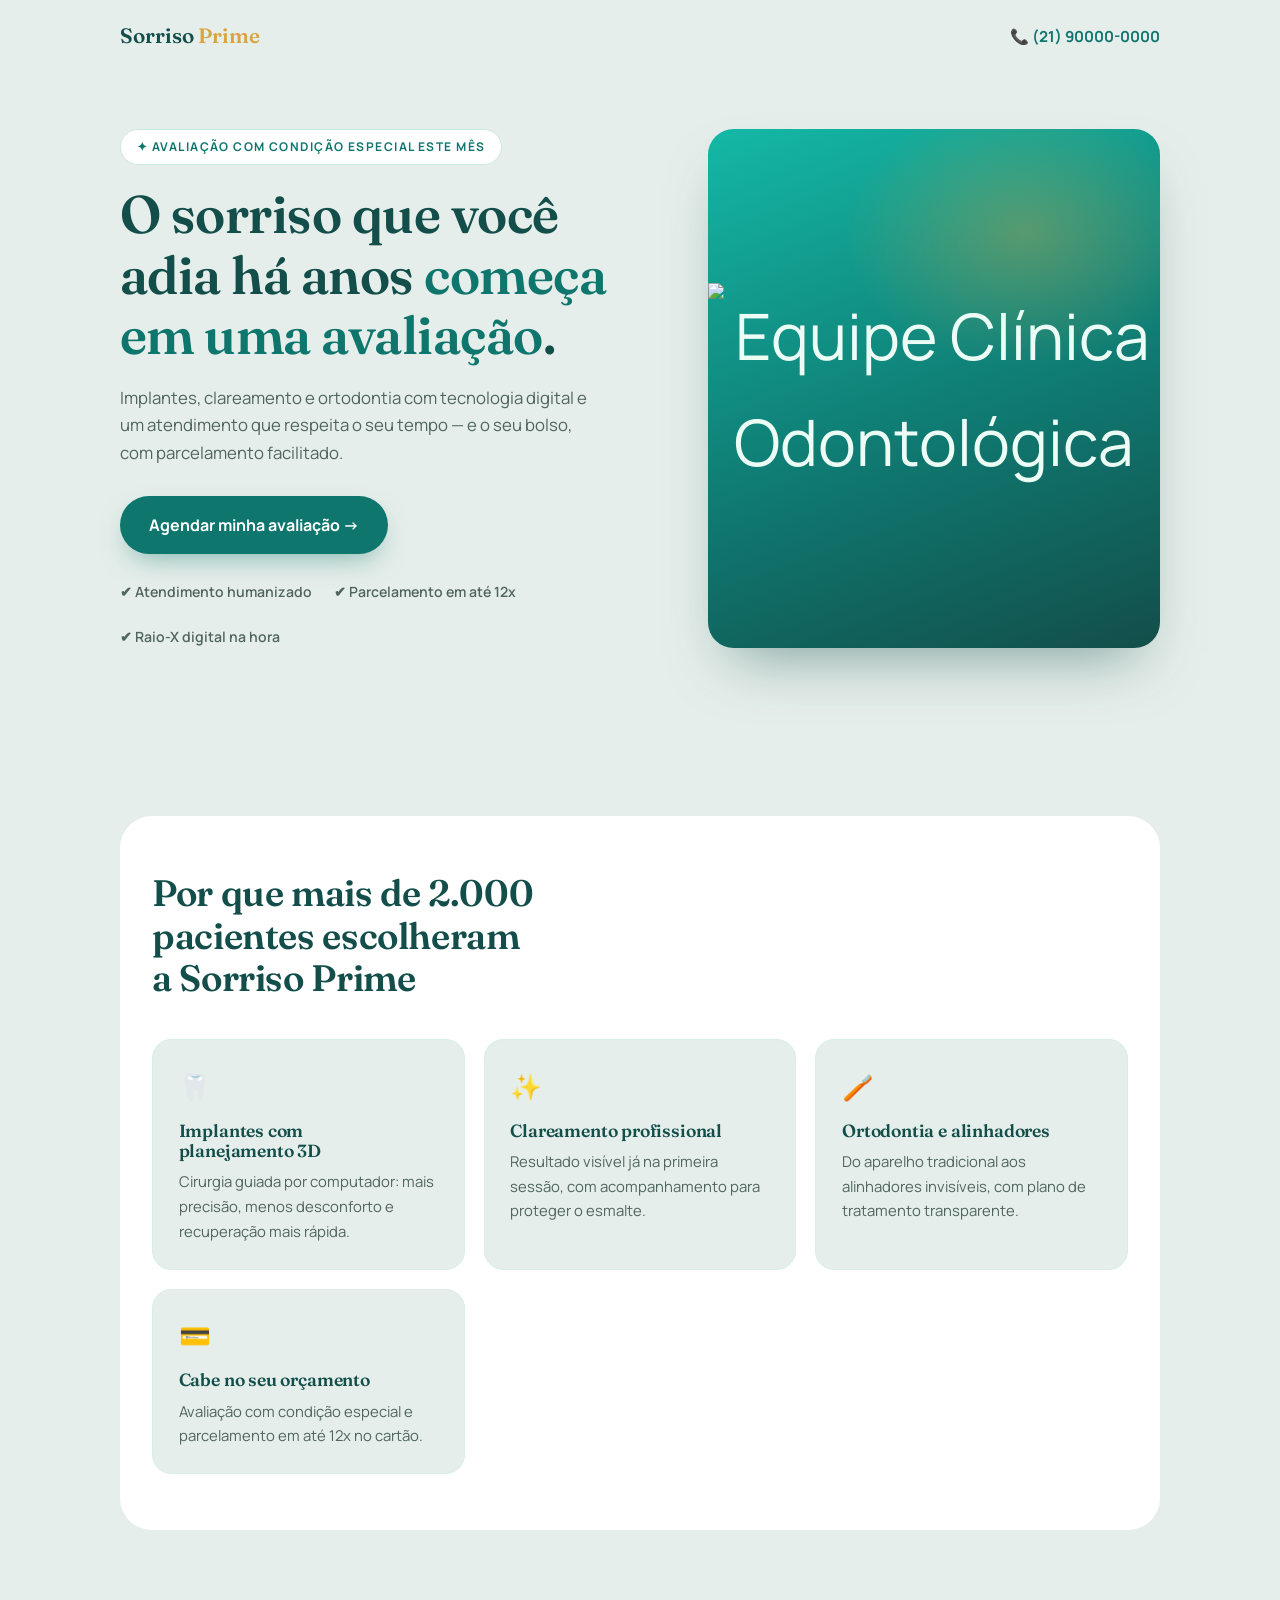
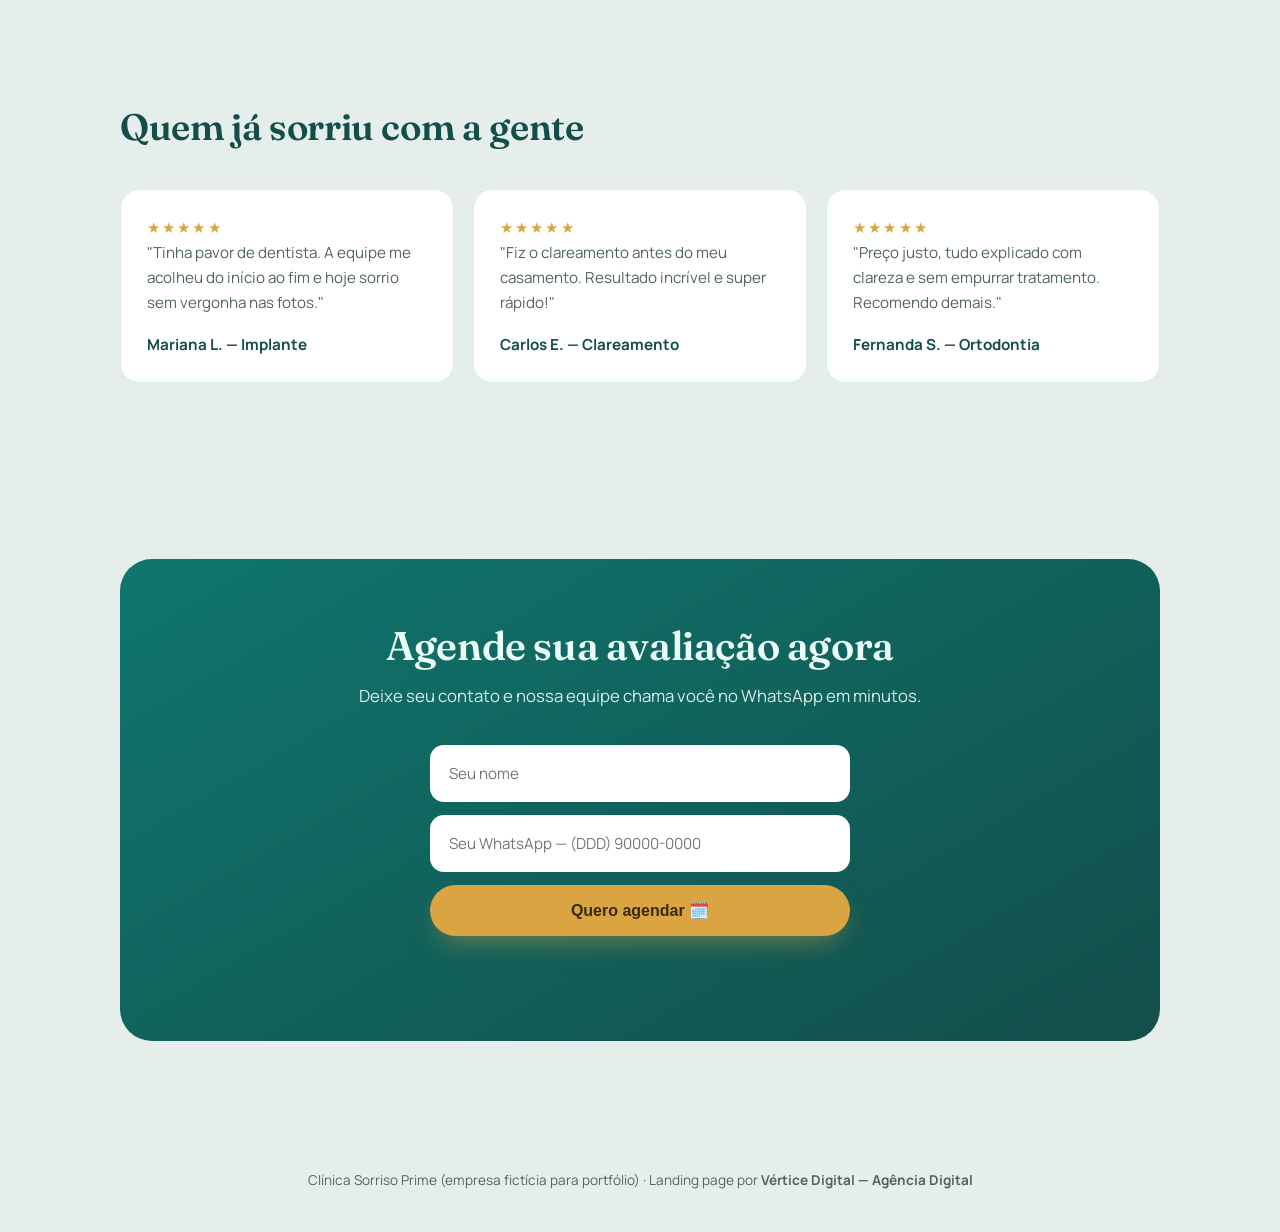
==== clinica-sorriso-prime.html @ 57ccea9b "Add files via upload" ====
<!DOCTYPE html>
<html lang="pt-BR">
<head>
<meta charset="UTF-8" />
<meta name="viewport" content="width=device-width, initial-scale=1.0" />
<title>Clínica Sorriso Prime — Avaliação Odontológica</title>
<meta name="description" content="Agende sua avaliação na Clínica Sorriso Prime. Implantes, clareamento e ortodontia com atendimento humanizado." />

<!--
  LANDING PAGE FICTÍCIA #1 — CLÍNICA ODONTOLÓGICA
  ================================================
  Por que odontologia? Clínicas (odonto, estética, fisioterapia) são
  um dos nichos que MAIS contratam landing pages no Brasil: ticket
  alto, agenda para preencher e concorrência local forte. Uma página
  focada em "agendar avaliação" conversa direto com anúncios no
  Google ("dentista perto de mim") e no Instagram.

  Este arquivo é AUTOCONTIDO: HTML + CSS + JS num arquivo só, para
  ser fácil de copiar e adaptar para um cliente real. Basta trocar
  textos, cores (em :root) e o número do WhatsApp.
-->

<link rel="preconnect" href="https://fonts.googleapis.com" />
<link rel="preconnect" href="https://fonts.gstatic.com" crossorigin />
<link href="https://fonts.googleapis.com/css2?family=Fraunces:opsz,wght@9..144,500;9..144,600&family=Manrope:wght@400;600;700&display=swap" rel="stylesheet" />

<style>
  /* ---------- CORES E FONTES DA CLÍNICA ---------- */
  :root{
    --verde: #0F766E;        /* verde-petróleo: saúde + confiança */
    --verde-escuro: #134E4A;
    --menta: #e5eeea;        /* fundo claro */
    --areia: #FFFFFF;
    --ink: #1C2B2A;
    --muted: #51655F;
    --dourado: #D9A441;      /* detalhe premium */
    --ease: cubic-bezier(.32,.72,0,1);
  }
  *,*::before,*::after{ box-sizing:border-box; margin:0; padding:0; }
  body{
    font-family:"Manrope",sans-serif; color:var(--ink);
    background:var(--menta); line-height:1.65; font-size:1.05rem;
    -webkit-font-smoothing:antialiased;
  }
  h1,h2,h3{ font-family:"Fraunces",serif; font-weight:600; letter-spacing:-.01em; line-height:1.15; text-wrap:balance; }
  img{ max-width:100%; display:block; }
  a{ text-decoration:none; color:inherit; }
  .wrap{ width:min(100% - 2.5rem, 1040px); margin-inline:auto; }
  section{ padding-block:5.5rem; }

  .btn{
    display:inline-flex; align-items:center; gap:.6rem;
    background:var(--verde); color:#fff; font-weight:700;
    padding:1rem 1.8rem; border-radius:999px; border:none; cursor:pointer;
    font-size:1rem; box-shadow:0 12px 28px -10px rgba(15,118,110,.5);
    transition:transform .5s var(--ease), box-shadow .5s var(--ease);
  }
  .btn:hover{ transform:translateY(-2px); box-shadow:0 18px 34px -10px rgba(15,118,110,.55); }
  .btn:active{ transform:scale(.98); }

  /* ---------- TOPO ---------- */
  header{
    display:flex; justify-content:space-between; align-items:center;
    padding:1.2rem 0;
  }
  .logo{ font-family:"Fraunces",serif; font-size:1.3rem; font-weight:600; color:var(--verde-escuro); }
  .logo span{ color:var(--dourado); }
  header a.tel{ font-weight:700; color:var(--verde); font-size:.95rem; }

  /* ---------- HERO ---------- */
  .hero{ padding-block:3.5rem 5rem; }
  .hero-grid{ display:grid; grid-template-columns:1.1fr .9fr; gap:3rem; align-items:center; }
  .selo{
    display:inline-block; background:#fff; color:var(--verde);
    font-size:.75rem; font-weight:700; letter-spacing:.12em; text-transform:uppercase;
    padding:.45rem 1rem; border-radius:999px; border:1px solid #CBE8E0;
    margin-bottom:1.2rem;
  }
  .hero h1{ font-size:clamp(2.1rem, 4.6vw, 3.3rem); color:var(--verde-escuro); }
  .hero h1 em{ font-style:normal; color:var(--verde); }
  .hero p{ color:var(--muted); margin-top:1.1rem; max-width:480px; }
  .hero .btn{ margin-top:1.8rem; }
  .garantias{ display:flex; gap:1.4rem; flex-wrap:wrap; margin-top:1.6rem; color:var(--muted); font-size:.88rem; font-weight:600; }
  .garantias li{ list-style:none; display:flex; gap:.4rem; align-items:center; }

  /* Foto ilustrativa */
  .hero-foto{
    border-radius:1.6rem; aspect-ratio:4/4.6;
    background:
      radial-gradient(300px 220px at 70% 20%, rgba(217,164,65,.35), transparent 60%),
      linear-gradient(160deg, #14B8A6, #0F766E 60%, #134E4A);
    display:grid; place-content:center; color:#ECFDF5; text-align:center;
    font-size:4rem; box-shadow:0 30px 60px -25px rgba(19,78,74,.5);
  }
  .hero-foto small{ font-size:.8rem; font-family:"Manrope",sans-serif; opacity:.85; }

  /* ---------- BENEFÍCIOS ---------- */
  .beneficios{ background:var(--areia); border-radius:2rem; }
  .beneficios h2{ font-size:clamp(1.7rem,3.4vw,2.3rem); color:var(--verde-escuro); max-width:520px; }
  .cards{ display:grid; grid-template-columns:repeat(auto-fit,minmax(240px,1fr)); gap:1.2rem; margin-top:2.5rem; }
  .cardb{
    background:var(--menta); border:1px solid #D7EFE7; border-radius:1.2rem;
    padding:1.6rem; transition:transform .5s var(--ease);
  }
  .cardb:hover{ transform:translateY(-4px); }
  .cardb .ico{ font-size:1.6rem; }
  .cardb h3{ font-size:1.1rem; margin-top:.8rem; color:var(--verde-escuro); }
  .cardb p{ color:var(--muted); font-size:.93rem; margin-top:.5rem; }

  /* ---------- DEPOIMENTOS ---------- */
  .depo-grid{ display:grid; grid-template-columns:repeat(auto-fit,minmax(260px,1fr)); gap:1.2rem; margin-top:2.5rem; }
  .depo{
    background:#fff; border-radius:1.2rem; padding:1.6rem;
    border:1px solid #D7EFE7; font-size:.95rem; color:var(--muted);
  }
  .depo strong{ display:block; margin-top:1rem; color:var(--verde-escuro); }
  .estrelas{ color:var(--dourado); letter-spacing:.15em; }

  /* ---------- CHAMADA FINAL + FORM ---------- */
  .cta-final{
    background:linear-gradient(150deg, var(--verde) 0%, var(--verde-escuro) 100%);
    border-radius:2rem; color:#ECFDF5; text-align:center;
    padding:4rem 1.5rem;
  }
  .cta-final h2{ font-size:clamp(1.8rem,3.6vw,2.5rem); }
  .cta-final p{ opacity:.9; margin-top:.8rem; }
  form{
    margin:2.2rem auto 0; max-width:420px; display:grid; gap:.8rem; text-align:left;
  }
  form input{
    padding:1rem 1.2rem; border-radius:14px; border:none; font:inherit; font-size:.95rem;
  }
  form .btn{ justify-content:center; background:var(--dourado); color:#3A2A0A; box-shadow:0 12px 28px -10px rgba(217,164,65,.55); }
  .form-status{ font-size:.85rem; min-height:1.2em; text-align:center; }

  footer{ text-align:center; padding:2.5rem 1rem; color:var(--muted); font-size:.85rem; }

  /* ---------- ANIMAÇÃO DE ENTRADA ---------- */
  .rvl{ opacity:0; transform:translateY(28px); }
  .rvl.on{ opacity:1; transform:none; transition:opacity .8s var(--ease), transform .8s var(--ease); }
  @media (prefers-reduced-motion: reduce){ .rvl{ opacity:1; transform:none; } }

  /* ---------- CELULAR ---------- */
  @media (max-width:820px){
    section{ padding-block:3.8rem; }
    .hero-grid{ grid-template-columns:1fr; }
    .hero-foto{ aspect-ratio:16/10; }
  }
</style>
</head>
<body>

<div class="wrap">
  <header>
    <div class="logo">Sorriso <span>Prime</span></div>
    <a class="tel" href="https://wa.me/5521900000000" target="_blank" rel="noopener">📞 (21) 90000-0000</a>
  </header>
</div>

<!-- HERO -->
<section class="hero wrap">
  <div class="hero-grid">
    <div class="rvl">
      <span class="selo">✦ Avaliação com condição especial este mês</span>
      <h1>O sorriso que você adia há anos <em>começa em uma avaliação</em>.</h1>
      <p>Implantes, clareamento e ortodontia com tecnologia digital e um atendimento que respeita o seu tempo — e o seu bolso, com parcelamento facilitado.</p>
      <a class="btn" href="https://wa.me/5521900000000?text=Ol%C3%A1!%20Quero%20agendar%20minha%20avalia%C3%A7%C3%A3o%20na%20Sorriso%20Prime." target="_blank" rel="noopener">Agendar minha avaliação →</a>
      <ul class="garantias">
        <li>✔ Atendimento humanizado</li>
        <li>✔ Parcelamento em até 12x</li>
        <li>✔ Raio-X digital na hora</li>
      </ul>
    </div>
    
    <!-- IMAGEM INSERIDA AQUI -->
    <img src="https://images.unsplash.com/photo-1606811841689-23dfddce3e95?auto=format&fit=crop&w=800&q=80" alt="Equipe Clínica Odontológica" class="hero-foto rvl" style="padding:0; object-fit:cover; display:block; width:100%; height:100%;">
  </div>
</section>

<!-- BENEFÍCIOS -->
<section class="wrap">
  <div class="beneficios" style="padding:3.5rem 2rem;">
    <h2 class="rvl">Por que mais de 2.000 pacientes escolheram a Sorriso Prime</h2>
    <div class="cards">
      <div class="cardb rvl"><span class="ico">🦷</span><h3>Implantes com planejamento 3D</h3><p>Cirurgia guiada por computador: mais precisão, menos desconforto e recuperação mais rápida.</p></div>
      <div class="cardb rvl"><span class="ico">✨</span><h3>Clareamento profissional</h3><p>Resultado visível já na primeira sessão, com acompanhamento para proteger o esmalte.</p></div>
      <div class="cardb rvl"><span class="ico">🪥</span><h3>Ortodontia e alinhadores</h3><p>Do aparelho tradicional aos alinhadores invisíveis, com plano de tratamento transparente.</p></div>
      <div class="cardb rvl"><span class="ico">💳</span><h3>Cabe no seu orçamento</h3><p>Avaliação com condição especial e parcelamento em até 12x no cartão.</p></div>
    </div>
  </div>
</section>

<!-- PROVA SOCIAL -->
<section class="wrap">
  <h2 class="rvl" style="color:var(--verde-escuro); font-size:clamp(1.7rem,3.4vw,2.3rem);">Quem já sorriu com a gente</h2>
  <div class="depo-grid">
    <div class="depo rvl"><span class="estrelas">★★★★★</span><p>"Tinha pavor de dentista. A equipe me acolheu do início ao fim e hoje sorrio sem vergonha nas fotos."</p><strong>Mariana L. — Implante</strong></div>
    <div class="depo rvl"><span class="estrelas">★★★★★</span><p>"Fiz o clareamento antes do meu casamento. Resultado incrível e super rápido!"</p><strong>Carlos E. — Clareamento</strong></div>
    <div class="depo rvl"><span class="estrelas">★★★★★</span><p>"Preço justo, tudo explicado com clareza e sem empurrar tratamento. Recomendo demais."</p><strong>Fernanda S. — Ortodontia</strong></div>
  </div>
</section>

<!-- CHAMADA FINAL -->
<section class="wrap">
  <div class="cta-final rvl">
    <h2>Agende sua avaliação agora</h2>
    <p>Deixe seu contato e nossa equipe chama você no WhatsApp em minutos.</p>
    <form id="formClinica" novalidate>
      <input type="text" id="c-nome" placeholder="Seu nome" required />
      <input type="tel" id="c-zap" placeholder="Seu WhatsApp — (DDD) 90000-0000" required />
      <button class="btn" type="submit">Quero agendar 🗓️</button>
      <p class="form-status" id="cStatus"></p>
    </form>
  </div>
</section>

<footer>
  Clínica Sorriso Prime (empresa fictícia para portfólio) · Landing page por <strong>Vértice Digital — Agência Digital</strong>
</footer>

<script>
  /* Formulário → abre o WhatsApp da clínica com os dados preenchidos */
  document.getElementById('formClinica').addEventListener('submit', function (e) {
    e.preventDefault();
    const nome = document.getElementById('c-nome').value.trim();
    const zap  = document.getElementById('c-zap').value.trim();
    const status = document.getElementById('cStatus');
    if (!nome || !zap) { status.textContent = 'Preencha nome e WhatsApp 🙂'; return; }
    status.textContent = 'Abrindo o WhatsApp... ✅';
    const texto = `Olá! Quero agendar uma avaliação.%0A*Nome:* ${encodeURIComponent(nome)}%0A*WhatsApp:* ${encodeURIComponent(zap)}`;
    window.open(`https://wa.me/5521900000000?text=${texto}`, '_blank');
    this.reset();
  });

  /* Animação de entrada ao rolar */
  const els = document.querySelectorAll('.rvl');
  if ('IntersectionObserver' in window) {
    const io = new IntersectionObserver((entries) => {
      entries.forEach((en, i) => {
        if (en.isIntersecting) {
          setTimeout(() => en.target.classList.add('on'), i * 80);
          io.unobserve(en.target);
        }
      });
    }, { threshold: 0.15 });
    els.forEach((el) => io.observe(el));
  } else {
    els.forEach((el) => el.classList.add('on'));
  }
</script>
</body>
</html>
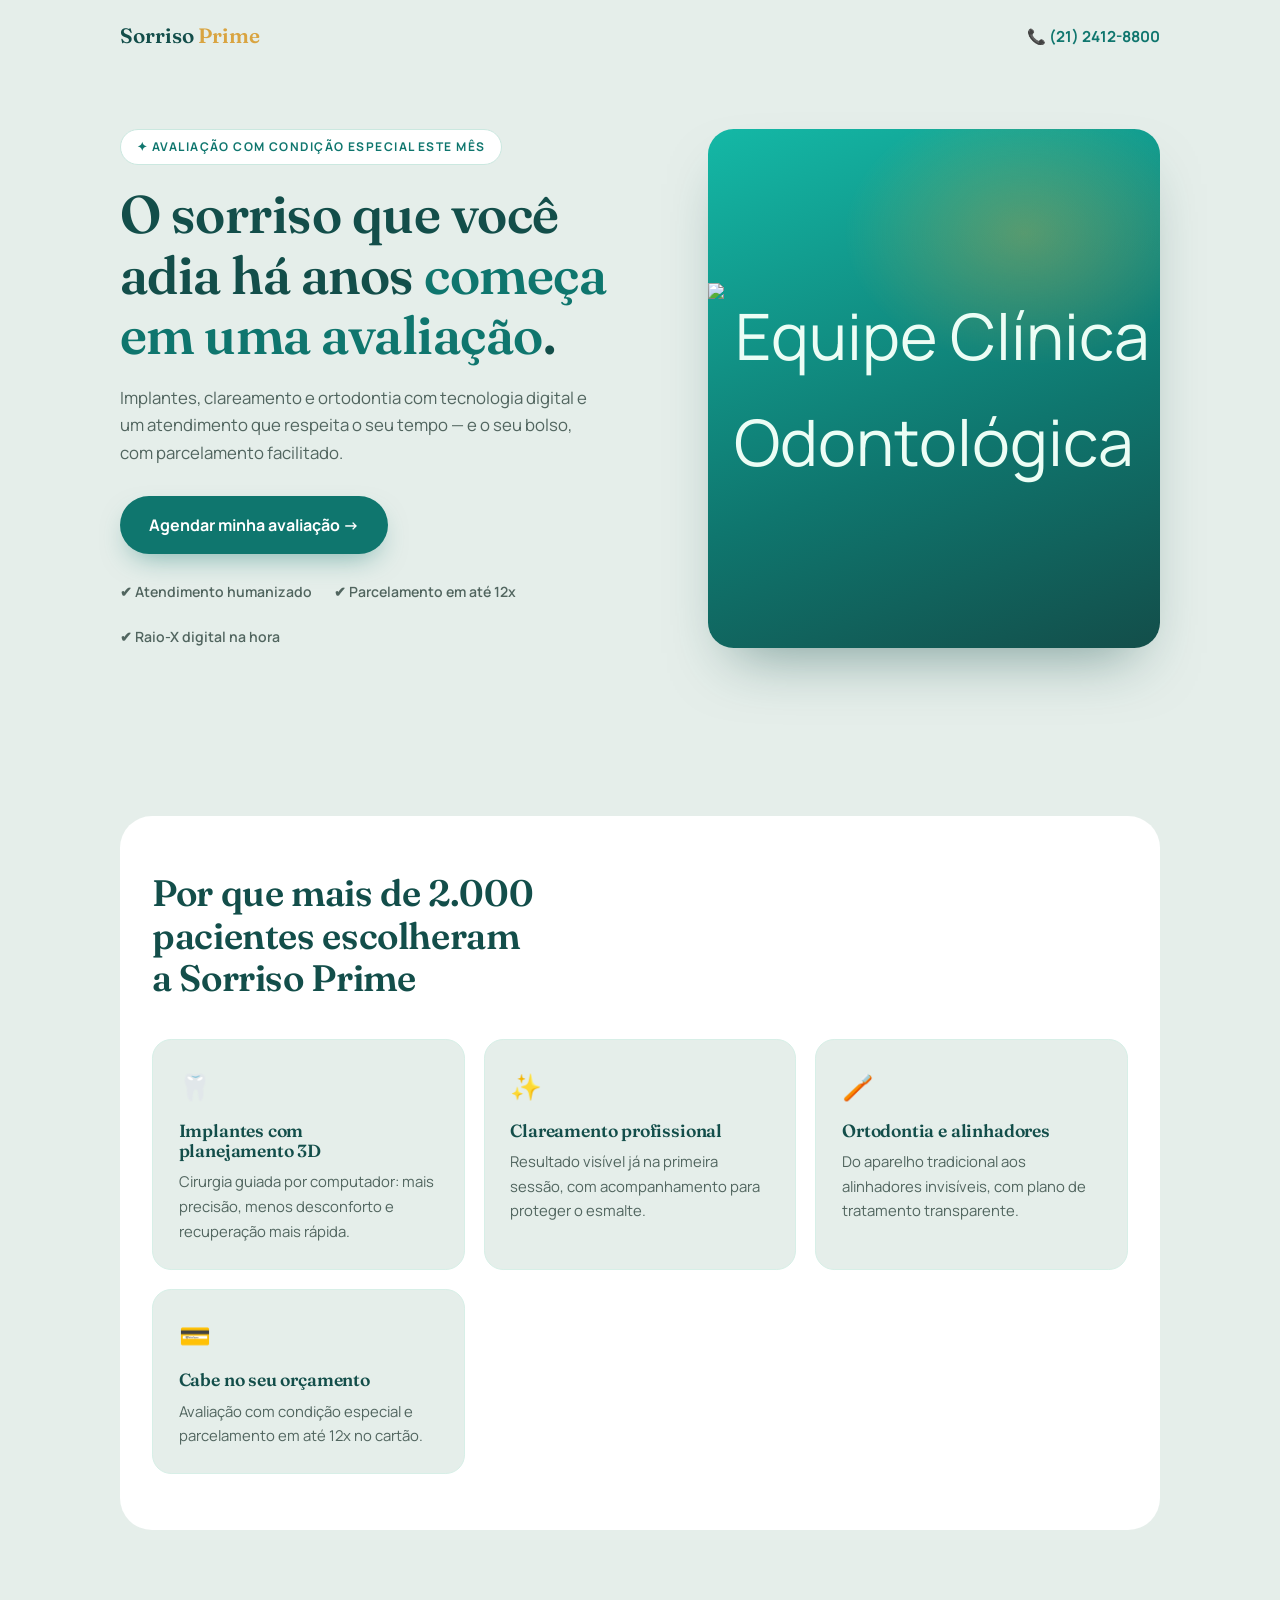
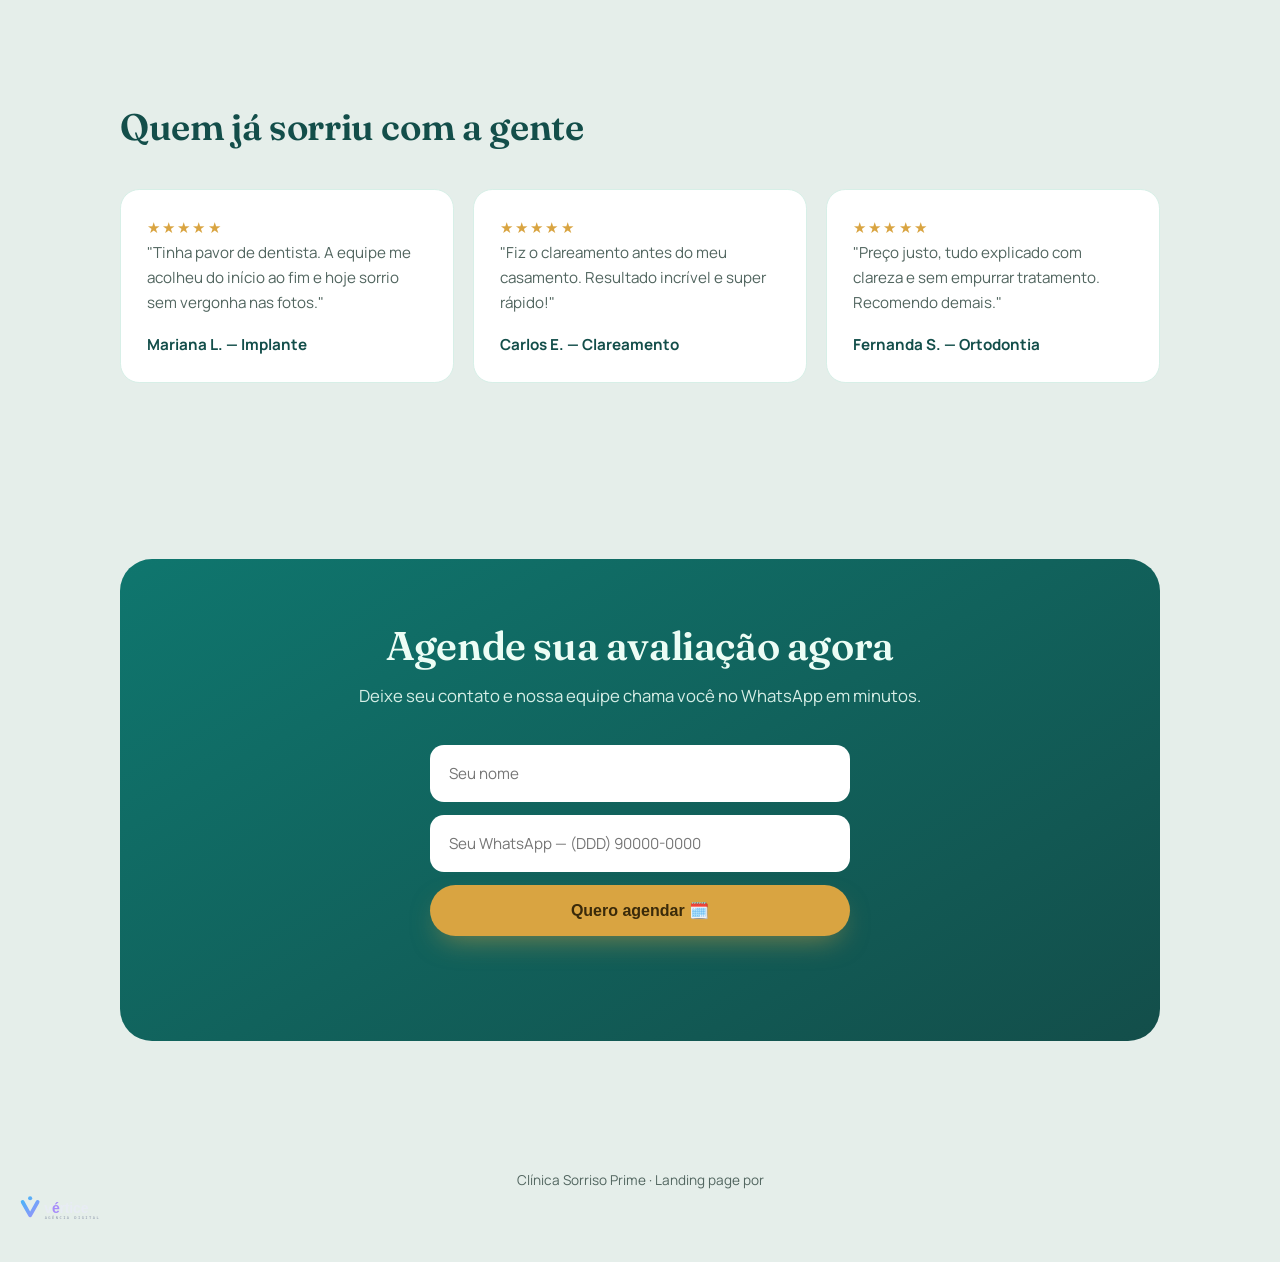
==== commit cc2e985b: "Change contact number and update footer link Updated contact phone number and footer attribution." ====
--- a/clinica-sorriso-prime.html
+++ b/clinica-sorriso-prime.html
@@ -153,7 +153,7 @@
 <div class="wrap">
   <header>
     <div class="logo">Sorriso <span>Prime</span></div>
-    <a class="tel" href="https://wa.me/5521900000000" target="_blank" rel="noopener">📞 (21) 90000-0000</a>
+    <a class="tel" href="https://wa.me/5521900000000" target="_blank" rel="noopener">📞 (21) 2412-8800</a>
   </header>
 </div>
 
@@ -215,7 +215,9 @@
 </section>
 
 <footer>
-  Clínica Sorriso Prime (empresa fictícia para portfólio) · Landing page por <strong>Vértice Digital — Agência Digital</strong>
+  Clínica Sorriso Prime · Landing page por <a href="https://vmvsaint.github.io/Meu-site/" target="_blank">
+    <img src="logo-completo.svg" alt="Vértice Digital" height="30" style="vertical-align: middle;">
+  </a>
 </footer>
 
 <script>
@@ -249,4 +251,4 @@
   }
 </script>
 </body>
-</html>+</html>
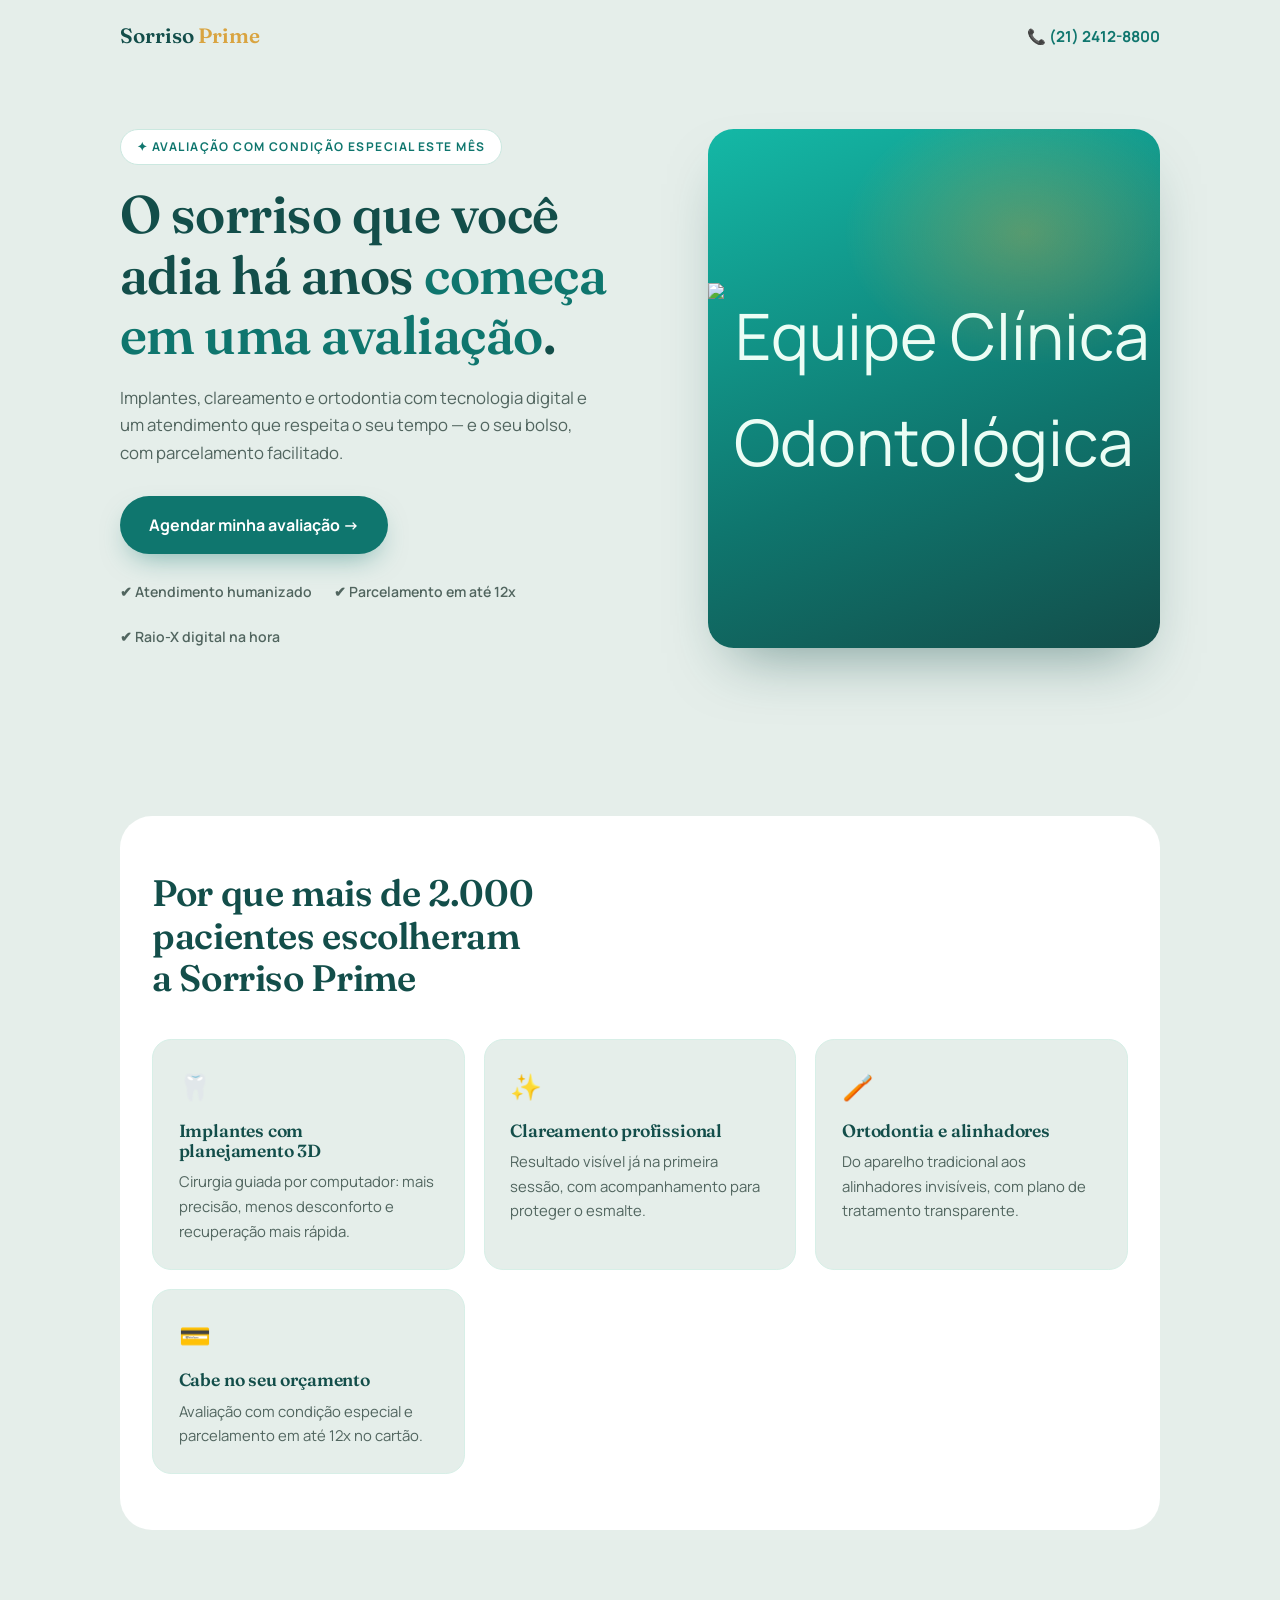
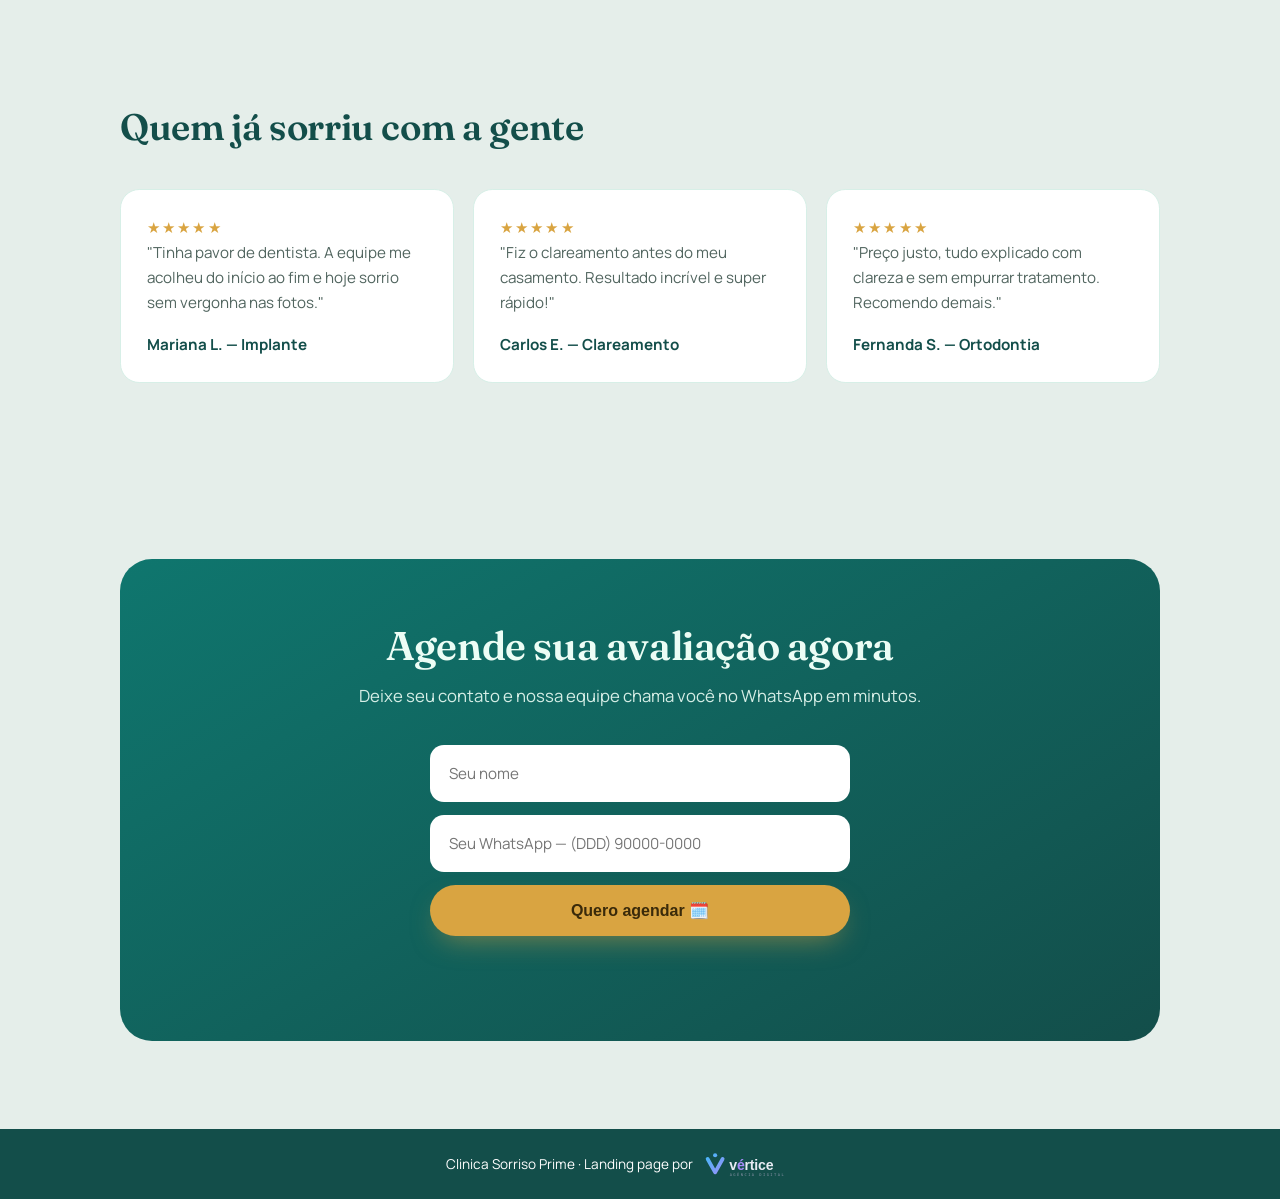
==== commit 9161d6b7: "Revamp footer layout and styling Updated footer style and structure for better alignment and aesthet" ====
--- a/clinica-sorriso-prime.html
+++ b/clinica-sorriso-prime.html
@@ -214,9 +214,10 @@
   </div>
 </section>
 
-<footer>
-  Clínica Sorriso Prime · Landing page por <a href="https://vmvsaint.github.io/Meu-site/" target="_blank">
-    <img src="logo-completo.svg" alt="Vértice Digital" height="30" style="vertical-align: middle;">
+<footer style="display: flex; justify-content: center; align-items: center; gap: 8px; padding: 20px; background-color: #134E4A; color: #FFFFFF;">
+  <span>Clinica Sorriso Prime · Landing page por</span>
+  <a href="https://vmvsaint.github.io/Meu-site/" target="_blank" style="display: flex; align-items: center; text-decoration: none;">
+    <img src="logo-completo.svg" alt="Vértice Digital" height="30">
   </a>
 </footer>
 
